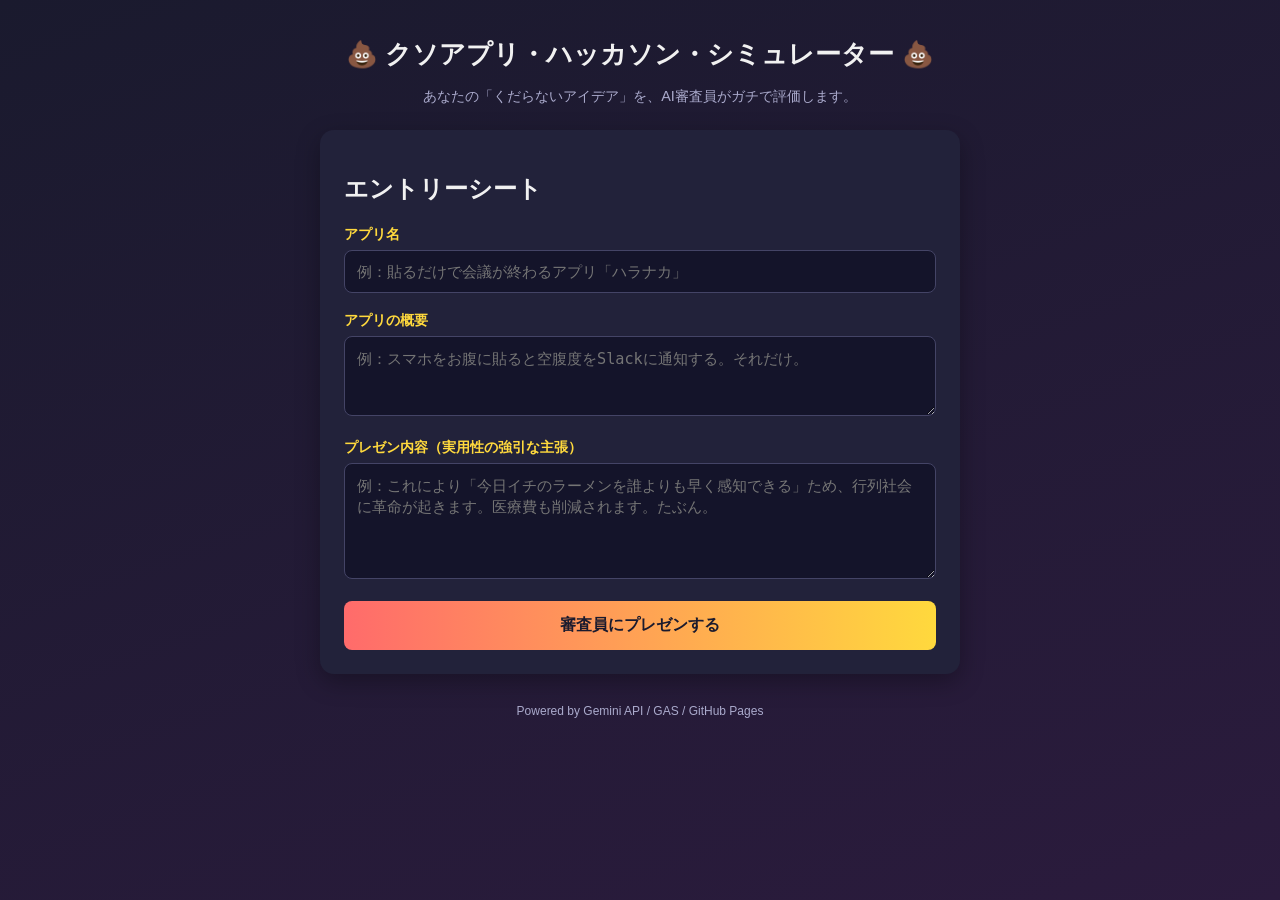
==== index.html @ b86914cc "Add files via upload" ====
<!DOCTYPE html>
<html lang="ja">
<head>
<meta charset="UTF-8">
<meta name="viewport" content="width=device-width, initial-scale=1.0">
<title>クソアプリ・ハッカソン・シミュレーター</title>
<link rel="stylesheet" href="style.css">
</head>
<body>

<div class="container">
  <header class="header">
    <h1>💩 クソアプリ・ハッカソン・シミュレーター 💩</h1>
    <p class="subtitle">あなたの「くだらないアイデア」を、AI審査員がガチで評価します。</p>
  </header>

  <main>
    <section id="form-section" class="card">
      <h2>エントリーシート</h2>
      <form id="pitch-form">
        <div class="form-group">
          <label for="app-name">アプリ名</label>
          <input type="text" id="app-name" placeholder="例：貼るだけで会議が終わるアプリ「ハラナカ」" required>
        </div>

        <div class="form-group">
          <label for="app-summary">アプリの概要</label>
          <textarea id="app-summary" rows="3" placeholder="例：スマホをお腹に貼ると空腹度をSlackに通知する。それだけ。" required></textarea>
        </div>

        <div class="form-group">
          <label for="app-pitch">プレゼン内容（実用性の強引な主張）</label>
          <textarea id="app-pitch" rows="5" placeholder="例：これにより「今日イチのラーメンを誰よりも早く感知できる」ため、行列社会に革命が起きます。医療費も削減されます。たぶん。" required></textarea>
        </div>

        <button type="submit" id="submit-btn">
          <span class="btn-text">審査員にプレゼンする</span>
        </button>
      </form>
    </section>

    <section id="loading-section" class="card hidden">
      <div class="loader"></div>
      <p id="loading-message">審査員が真顔で聞いています...</p>
    </section>

    <section id="result-section" class="card hidden">
      <h2>審査結果</h2>
      <div class="score-wrap">
        <div class="score-circle" id="score-circle">
          <span id="score-value">0</span>
          <span class="score-unit">点</span>
        </div>
        <p id="score-rank" class="score-rank"></p>
      </div>
      <div class="comment-box">
        <p class="comment-label">🎙️ 審査員コメント</p>
        <p id="comment-text"></p>
      </div>
      <button id="retry-btn">もう一度挑戦する</button>
    </section>

    <section id="error-section" class="card hidden">
      <p>⚠️ 審査中にエラーが発生しました。時間をおいて再度お試しください。</p>
      <p id="error-detail" class="error-detail"></p>
      <button id="error-retry-btn">戻る</button>
    </section>
  </main>

  <footer class="footer">
    <p>Powered by Gemini API / GAS / GitHub Pages</p>
  </footer>
</div>

<script src="app.js"></script>
</body>
</html>
---- style.css ----
:root {
  --bg: #1a1a2e;
  --card-bg: #22223a;
  --accent: #ff6b6b;
  --accent2: #ffd93d;
  --text: #f1f1f1;
  --text-sub: #aaaacc;
  --border-radius: 14px;
}

* { box-sizing: border-box; }

body {
  margin: 0;
  font-family: "Hiragino Sans", "Yu Gothic", sans-serif;
  background: linear-gradient(160deg, var(--bg), #2b1b3d);
  color: var(--text);
  min-height: 100vh;
  padding: 20px;
}

.container {
  max-width: 640px;
  margin: 0 auto;
}

.header {
  text-align: center;
  margin-bottom: 24px;
}

.header h1 {
  font-size: 1.6rem;
  margin-bottom: 6px;
}

.subtitle {
  color: var(--text-sub);
  font-size: 0.9rem;
}

.card {
  background: var(--card-bg);
  border-radius: var(--border-radius);
  padding: 24px;
  margin-bottom: 20px;
  box-shadow: 0 8px 24px rgba(0,0,0,0.3);
}

.form-group {
  margin-bottom: 18px;
}

label {
  display: block;
  margin-bottom: 6px;
  font-weight: bold;
  font-size: 0.9rem;
  color: var(--accent2);
}

input, textarea {
  width: 100%;
  padding: 12px;
  border-radius: 8px;
  border: 1px solid #444466;
  background: #14142a;
  color: var(--text);
  font-size: 0.95rem;
  resize: vertical;
}

input:focus, textarea:focus {
  outline: none;
  border-color: var(--accent);
}

button {
  cursor: pointer;
  border: none;
  border-radius: 8px;
  font-weight: bold;
  font-size: 1rem;
  padding: 14px;
  width: 100%;
  transition: transform 0.15s ease, opacity 0.15s ease;
}

#submit-btn, #retry-btn, #error-retry-btn {
  background: linear-gradient(90deg, var(--accent), var(--accent2));
  color: #1a1a2e;
}

button:hover { transform: translateY(-2px); }
button:disabled { opacity: 0.6; cursor: not-allowed; transform: none; }

.hidden { display: none !important; }

.loader {
  width: 48px;
  height: 48px;
  border: 5px solid #444466;
  border-top-color: var(--accent);
  border-radius: 50%;
  margin: 0 auto 16px;
  animation: spin 0.9s linear infinite;
}

@keyframes spin { to { transform: rotate(360deg); } }

#loading-section { text-align: center; }
#loading-message { color: var(--text-sub); }

.score-wrap {
  text-align: center;
  margin-bottom: 20px;
}

.score-circle {
  width: 140px;
  height: 140px;
  border-radius: 50%;
  border: 6px solid var(--accent);
  display: flex;
  flex-direction: column;
  align-items: center;
  justify-content: center;
  margin: 0 auto 12px;
  background: #14142a;
}

#score-value {
  font-size: 2.4rem;
  font-weight: bold;
  color: var(--accent2);
}

.score-unit {
  font-size: 0.85rem;
  color: var(--text-sub);
}

.score-rank {
  font-weight: bold;
  font-size: 1.1rem;
  color: var(--accent);
}

.comment-box {
  background: #14142a;
  border-radius: 10px;
  padding: 16px;
  margin-bottom: 20px;
  white-space: pre-wrap;
  line-height: 1.6;
}

.comment-label {
  font-weight: bold;
  color: var(--accent2);
  margin-top: 0;
}

.error-detail {
  color: var(--text-sub);
  font-size: 0.85rem;
}

.footer {
  text-align: center;
  color: var(--text-sub);
  font-size: 0.75rem;
  margin-top: 30px;
}
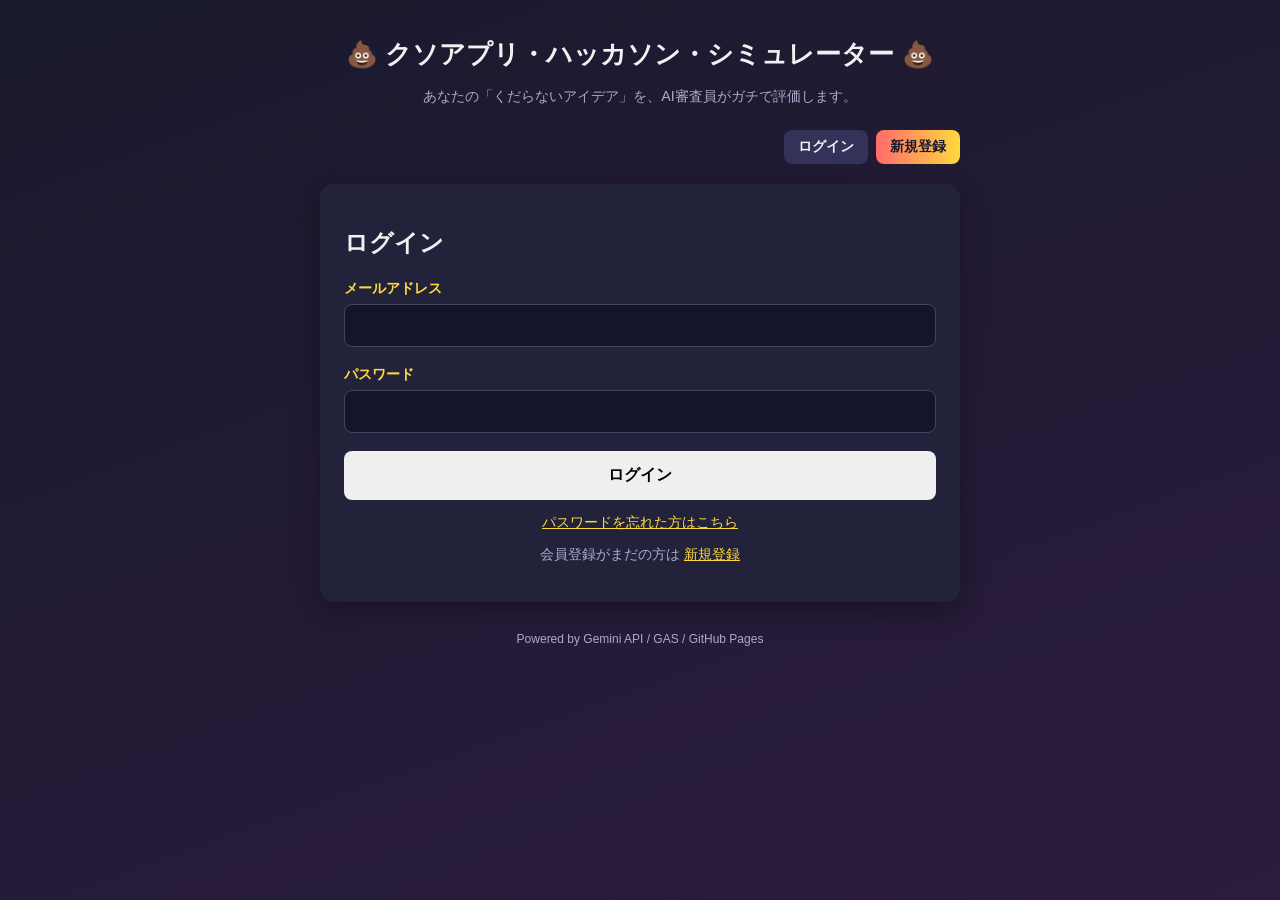
==== commit fc292833: "Add files via upload" ====
--- a/index.html
+++ b/index.html
@@ -14,8 +14,100 @@
     <p class="subtitle">あなたの「くだらないアイデア」を、AI審査員がガチで評価します。</p>
   </header>
 
+  <nav class="navbar" id="navbar">
+    <div class="nav-guest" id="nav-guest">
+      <button class="nav-btn" id="nav-login-btn">ログイン</button>
+      <button class="nav-btn nav-btn-primary" id="nav-register-btn">新規登録</button>
+    </div>
+    <div class="nav-member hidden" id="nav-member">
+      <span class="nav-nickname" id="nav-nickname"></span>
+      <button class="nav-btn" id="nav-mypage-btn">マイページ</button>
+      <button class="nav-btn" id="nav-home-btn">審査に戻る</button>
+      <button class="nav-btn nav-btn-ghost" id="nav-logout-btn">ログアウト</button>
+    </div>
+  </nav>
+
   <main>
-    <section id="form-section" class="card">
+
+    <!-- ===== ログイン/新規登録 ===== -->
+    <section id="auth-section" class="card">
+      <div id="login-view">
+        <h2>ログイン</h2>
+        <form id="login-form">
+          <div class="form-group">
+            <label for="login-email">メールアドレス</label>
+            <input type="email" id="login-email" required>
+          </div>
+          <div class="form-group">
+            <label for="login-password">パスワード</label>
+            <input type="password" id="login-password" required>
+          </div>
+          <button type="submit">ログイン</button>
+        </form>
+        <p class="auth-switch">
+          <a href="#" id="show-forgot">パスワードを忘れた方はこちら</a>
+        </p>
+        <p class="auth-switch">
+          会員登録がまだの方は <a href="#" id="show-register">新規登録</a>
+        </p>
+      </div>
+
+      <div id="register-view" class="hidden">
+        <h2>新規登録</h2>
+        <form id="register-form">
+          <div class="form-group">
+            <label for="register-email">メールアドレス</label>
+            <input type="email" id="register-email" required>
+          </div>
+          <div class="form-group">
+            <label for="register-nickname">ニックネーム</label>
+            <input type="text" id="register-nickname" required>
+          </div>
+          <div class="form-group form-group-checkbox">
+            <label>
+              <input type="checkbox" id="register-agree" required>
+              <a href="legal/terms.html" target="_blank">利用規約・免責事項</a>に同意する
+            </label>
+          </div>
+          <button type="submit">登録する（仮パスワードをメール送信）</button>
+        </form>
+        <p class="auth-switch">既に会員の方は <a href="#" id="show-login">ログイン</a></p>
+      </div>
+
+      <div id="forgot-view" class="hidden">
+        <h2>パスワード再発行</h2>
+        <form id="forgot-form">
+          <div class="form-group">
+            <label for="forgot-email">登録済みメールアドレス</label>
+            <input type="email" id="forgot-email" required>
+          </div>
+          <button type="submit">仮パスワードを再発行</button>
+        </form>
+        <p class="auth-switch"><a href="#" id="show-login-from-forgot">ログインに戻る</a></p>
+      </div>
+
+      <p id="auth-message" class="auth-message hidden"></p>
+    </section>
+
+    <!-- ===== 初回ログイン時のパスワード変更強制 ===== -->
+    <section id="force-password-section" class="card hidden">
+      <h2>初回ログインです。パスワードを設定してください</h2>
+      <form id="force-password-form">
+        <div class="form-group">
+          <label for="new-password">新しいパスワード（8文字以上）</label>
+          <input type="password" id="new-password" minlength="8" required>
+        </div>
+        <div class="form-group">
+          <label for="new-password-confirm">新しいパスワード（確認）</label>
+          <input type="password" id="new-password-confirm" minlength="8" required>
+        </div>
+        <button type="submit">パスワードを設定する</button>
+      </form>
+      <p id="force-password-message" class="auth-message hidden"></p>
+    </section>
+
+    <!-- ===== エントリーフォーム ===== -->
+    <section id="form-section" class="card hidden">
       <h2>エントリーシート</h2>
       <form id="pitch-form">
         <div class="form-group">
@@ -61,10 +153,55 @@
     </section>
 
     <section id="error-section" class="card hidden">
-      <p>⚠️ 審査中にエラーが発生しました。時間をおいて再度お試しください。</p>
+      <p>⚠️ エラーが発生しました。</p>
       <p id="error-detail" class="error-detail"></p>
       <button id="error-retry-btn">戻る</button>
     </section>
+
+    <!-- ===== マイページ（履歴一覧） ===== -->
+    <section id="mypage-section" class="card hidden">
+      <h2>マイページ：過去の審査履歴</h2>
+      <p id="mypage-empty" class="hidden">まだ審査履歴がありません。エントリーしてみましょう。</p>
+      <div id="entry-list"></div>
+
+      <hr class="divider">
+      <button id="withdraw-btn" class="btn-danger-outline">退会する（全データ削除）</button>
+    </section>
+
+    <!-- ===== エントリー編集モーダル ===== -->
+    <div id="edit-modal" class="modal hidden">
+      <div class="modal-content card">
+        <h2>エントリーを編集</h2>
+        <form id="edit-form">
+          <input type="hidden" id="edit-entry-id">
+          <div class="form-group">
+            <label for="edit-app-name">アプリ名</label>
+            <input type="text" id="edit-app-name" required>
+          </div>
+          <div class="form-group">
+            <label for="edit-app-summary">アプリの概要</label>
+            <textarea id="edit-app-summary" rows="3" required></textarea>
+          </div>
+          <div class="form-group">
+            <label for="edit-app-pitch">プレゼン内容</label>
+            <textarea id="edit-app-pitch" rows="4" required></textarea>
+          </div>
+          <div class="form-group">
+            <label for="edit-score">スコア（0〜100）</label>
+            <input type="number" id="edit-score" min="0" max="100" required>
+          </div>
+          <div class="form-group">
+            <label for="edit-comment">審査員コメント</label>
+            <textarea id="edit-comment" rows="4" required></textarea>
+          </div>
+          <div class="modal-actions">
+            <button type="button" id="edit-cancel-btn" class="btn-secondary">キャンセル</button>
+            <button type="submit">保存する</button>
+          </div>
+        </form>
+      </div>
+    </div>
+
   </main>
 
   <footer class="footer">
@@ -72,6 +209,7 @@
   </footer>
 </div>
 
-<script src="app.js"></script>
+<script src="js/auth.js"></script>
+<script src="js/app.js"></script>
 </body>
 </html>
--- a/style.css
+++ b/style.css
@@ -172,3 +172,194 @@
   font-size: 0.75rem;
   margin-top: 30px;
 }
+
+/* ===== ナビバー ===== */
+.navbar {
+  display: flex;
+  justify-content: flex-end;
+  align-items: center;
+  gap: 8px;
+  margin-bottom: 20px;
+  flex-wrap: wrap;
+}
+
+.nav-guest, .nav-member {
+  display: flex;
+  align-items: center;
+  gap: 8px;
+  flex-wrap: wrap;
+}
+
+.nav-btn {
+  width: auto;
+  padding: 8px 14px;
+  font-size: 0.85rem;
+  background: #33335a;
+  color: var(--text);
+}
+
+.nav-btn-primary {
+  background: linear-gradient(90deg, var(--accent), var(--accent2));
+  color: #1a1a2e;
+}
+
+.nav-btn-ghost {
+  background: transparent;
+  border: 1px solid #444466;
+}
+
+.nav-nickname {
+  color: var(--accent2);
+  font-size: 0.85rem;
+  font-weight: bold;
+  margin-right: 4px;
+}
+
+/* ===== 認証フォーム ===== */
+.auth-switch {
+  text-align: center;
+  font-size: 0.85rem;
+  color: var(--text-sub);
+  margin-top: 14px;
+}
+
+.auth-switch a {
+  color: var(--accent2);
+}
+
+.form-group-checkbox label {
+  display: flex;
+  align-items: center;
+  gap: 8px;
+  font-weight: normal;
+  color: var(--text);
+  font-size: 0.85rem;
+}
+
+.form-group-checkbox input {
+  width: auto;
+}
+
+.auth-message {
+  margin-top: 14px;
+  padding: 10px;
+  border-radius: 8px;
+  background: #1f3a2a;
+  color: #a8e6b0;
+  font-size: 0.85rem;
+  text-align: center;
+}
+
+.auth-message-error {
+  background: #3a1f1f;
+  color: #ff9e9e;
+}
+
+/* ===== マイページ / エントリー一覧 ===== */
+.entry-card {
+  background: #14142a;
+  border-radius: 10px;
+  padding: 16px;
+  margin-bottom: 14px;
+  border: 1px solid #33335a;
+}
+
+.entry-card-header {
+  display: flex;
+  align-items: center;
+  gap: 10px;
+  margin-bottom: 6px;
+}
+
+.entry-score {
+  background: var(--accent);
+  color: #1a1a2e;
+  font-weight: bold;
+  padding: 2px 10px;
+  border-radius: 20px;
+  font-size: 0.85rem;
+}
+
+.entry-name {
+  font-weight: bold;
+  font-size: 1rem;
+}
+
+.entry-summary, .entry-pitch {
+  font-size: 0.85rem;
+  color: var(--text-sub);
+  margin: 4px 0;
+}
+
+.entry-comment {
+  font-size: 0.85rem;
+  margin: 8px 0;
+  line-height: 1.5;
+}
+
+.entry-date {
+  font-size: 0.72rem;
+  color: #6a6a8a;
+  margin-bottom: 10px;
+}
+
+.entry-actions {
+  display: flex;
+  gap: 8px;
+}
+
+.entry-actions button {
+  width: auto;
+  padding: 8px 16px;
+  font-size: 0.8rem;
+}
+
+.btn-secondary {
+  background: #33335a;
+  color: var(--text);
+}
+
+.btn-danger-outline {
+  background: transparent;
+  border: 1px solid #ff6b6b;
+  color: #ff6b6b;
+}
+
+#withdraw-btn {
+  width: 100%;
+  padding: 12px;
+}
+
+.divider {
+  border: none;
+  border-top: 1px solid #33335a;
+  margin: 24px 0 16px;
+}
+
+/* ===== 編集モーダル ===== */
+.modal {
+  position: fixed;
+  inset: 0;
+  background: rgba(0,0,0,0.6);
+  display: flex;
+  align-items: center;
+  justify-content: center;
+  padding: 20px;
+  z-index: 100;
+}
+
+.modal-content {
+  max-width: 480px;
+  width: 100%;
+  max-height: 90vh;
+  overflow-y: auto;
+}
+
+.modal-actions {
+  display: flex;
+  gap: 10px;
+}
+
+.modal-actions button {
+  flex: 1;
+}
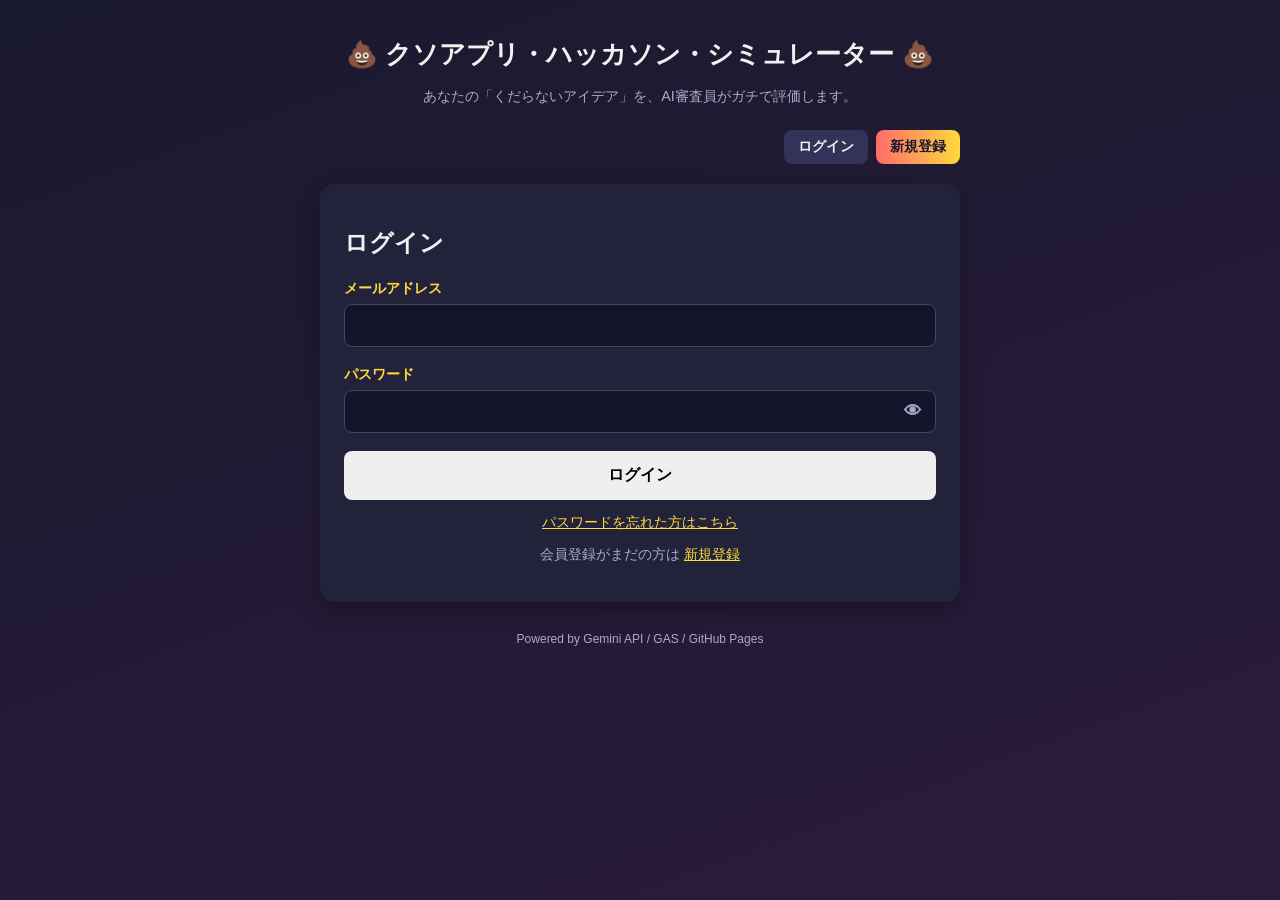
==== commit 0b8a3362: "Add files via upload" ====
--- a/index.html
+++ b/index.html
@@ -40,7 +40,10 @@
           </div>
           <div class="form-group">
             <label for="login-password">パスワード</label>
-            <input type="password" id="login-password" required>
+            <div class="password-wrap">
+              <input type="password" id="login-password" required maxlength="128">
+              <button type="button" class="pw-toggle-btn" data-target="login-password" aria-label="パスワードを表示">👁</button>
+            </div>
           </div>
           <button type="submit">ログイン</button>
         </form>
@@ -57,11 +60,11 @@
         <form id="register-form">
           <div class="form-group">
             <label for="register-email">メールアドレス</label>
-            <input type="email" id="register-email" required>
+            <input type="email" id="register-email" required maxlength="200">
           </div>
           <div class="form-group">
             <label for="register-nickname">ニックネーム</label>
-            <input type="text" id="register-nickname" required>
+            <input type="text" id="register-nickname" required maxlength="30">
           </div>
           <div class="form-group form-group-checkbox">
             <label>
@@ -79,7 +82,7 @@
         <form id="forgot-form">
           <div class="form-group">
             <label for="forgot-email">登録済みメールアドレス</label>
-            <input type="email" id="forgot-email" required>
+            <input type="email" id="forgot-email" required maxlength="200">
           </div>
           <button type="submit">仮パスワードを再発行</button>
         </form>
@@ -95,11 +98,17 @@
       <form id="force-password-form">
         <div class="form-group">
           <label for="new-password">新しいパスワード（8文字以上）</label>
-          <input type="password" id="new-password" minlength="8" required>
+          <div class="password-wrap">
+            <input type="password" id="new-password" minlength="8" maxlength="128" required>
+            <button type="button" class="pw-toggle-btn" data-target="new-password" aria-label="パスワードを表示">👁</button>
+          </div>
         </div>
         <div class="form-group">
           <label for="new-password-confirm">新しいパスワード（確認）</label>
-          <input type="password" id="new-password-confirm" minlength="8" required>
+          <div class="password-wrap">
+            <input type="password" id="new-password-confirm" minlength="8" maxlength="128" required>
+            <button type="button" class="pw-toggle-btn" data-target="new-password-confirm" aria-label="パスワードを表示">👁</button>
+          </div>
         </div>
         <button type="submit">パスワードを設定する</button>
       </form>
@@ -112,17 +121,17 @@
       <form id="pitch-form">
         <div class="form-group">
           <label for="app-name">アプリ名</label>
-          <input type="text" id="app-name" placeholder="例：貼るだけで会議が終わるアプリ「ハラナカ」" required>
+          <input type="text" id="app-name" maxlength="100" placeholder="例：貼るだけで会議が終わるアプリ「ハラナカ」" required>
         </div>
 
         <div class="form-group">
           <label for="app-summary">アプリの概要</label>
-          <textarea id="app-summary" rows="3" placeholder="例：スマホをお腹に貼ると空腹度をSlackに通知する。それだけ。" required></textarea>
+          <textarea id="app-summary" rows="3" maxlength="500" placeholder="例：スマホをお腹に貼ると空腹度をSlackに通知する。それだけ。" required></textarea>
         </div>
 
         <div class="form-group">
           <label for="app-pitch">プレゼン内容（実用性の強引な主張）</label>
-          <textarea id="app-pitch" rows="5" placeholder="例：これにより「今日イチのラーメンを誰よりも早く感知できる」ため、行列社会に革命が起きます。医療費も削減されます。たぶん。" required></textarea>
+          <textarea id="app-pitch" rows="5" maxlength="1000" placeholder="例：これにより「今日イチのラーメンを誰よりも早く感知できる」ため、行列社会に革命が起きます。医療費も削減されます。たぶん。" required></textarea>
         </div>
 
         <button type="submit" id="submit-btn">
@@ -176,15 +185,15 @@
           <input type="hidden" id="edit-entry-id">
           <div class="form-group">
             <label for="edit-app-name">アプリ名</label>
-            <input type="text" id="edit-app-name" required>
+            <input type="text" id="edit-app-name" maxlength="100" required>
           </div>
           <div class="form-group">
             <label for="edit-app-summary">アプリの概要</label>
-            <textarea id="edit-app-summary" rows="3" required></textarea>
+            <textarea id="edit-app-summary" rows="3" maxlength="500" required></textarea>
           </div>
           <div class="form-group">
             <label for="edit-app-pitch">プレゼン内容</label>
-            <textarea id="edit-app-pitch" rows="4" required></textarea>
+            <textarea id="edit-app-pitch" rows="4" maxlength="1000" required></textarea>
           </div>
           <div class="form-group">
             <label for="edit-score">スコア（0〜100）</label>
@@ -192,7 +201,7 @@
           </div>
           <div class="form-group">
             <label for="edit-comment">審査員コメント</label>
-            <textarea id="edit-comment" rows="4" required></textarea>
+            <textarea id="edit-comment" rows="4" maxlength="500" required></textarea>
           </div>
           <div class="modal-actions">
             <button type="button" id="edit-cancel-btn" class="btn-secondary">キャンセル</button>
--- a/style.css
+++ b/style.css
@@ -215,6 +215,38 @@
   margin-right: 4px;
 }
 
+/* ===== パスワード表示/非表示 ===== */
+.password-wrap {
+  position: relative;
+}
+
+.password-wrap input {
+  padding-right: 44px;
+}
+
+.pw-toggle-btn {
+  position: absolute;
+  right: 4px;
+  top: 50%;
+  transform: translateY(-50%);
+  width: auto;
+  padding: 6px 10px;
+  background: transparent;
+  border: none;
+  font-size: 1.1rem;
+  line-height: 1;
+  color: var(--text-sub);
+}
+
+.pw-toggle-btn:hover {
+  transform: translateY(-50%);
+  opacity: 0.8;
+}
+
+.pw-toggle-btn.is-visible {
+  color: var(--accent2);
+}
+
 /* ===== 認証フォーム ===== */
 .auth-switch {
   text-align: center;
